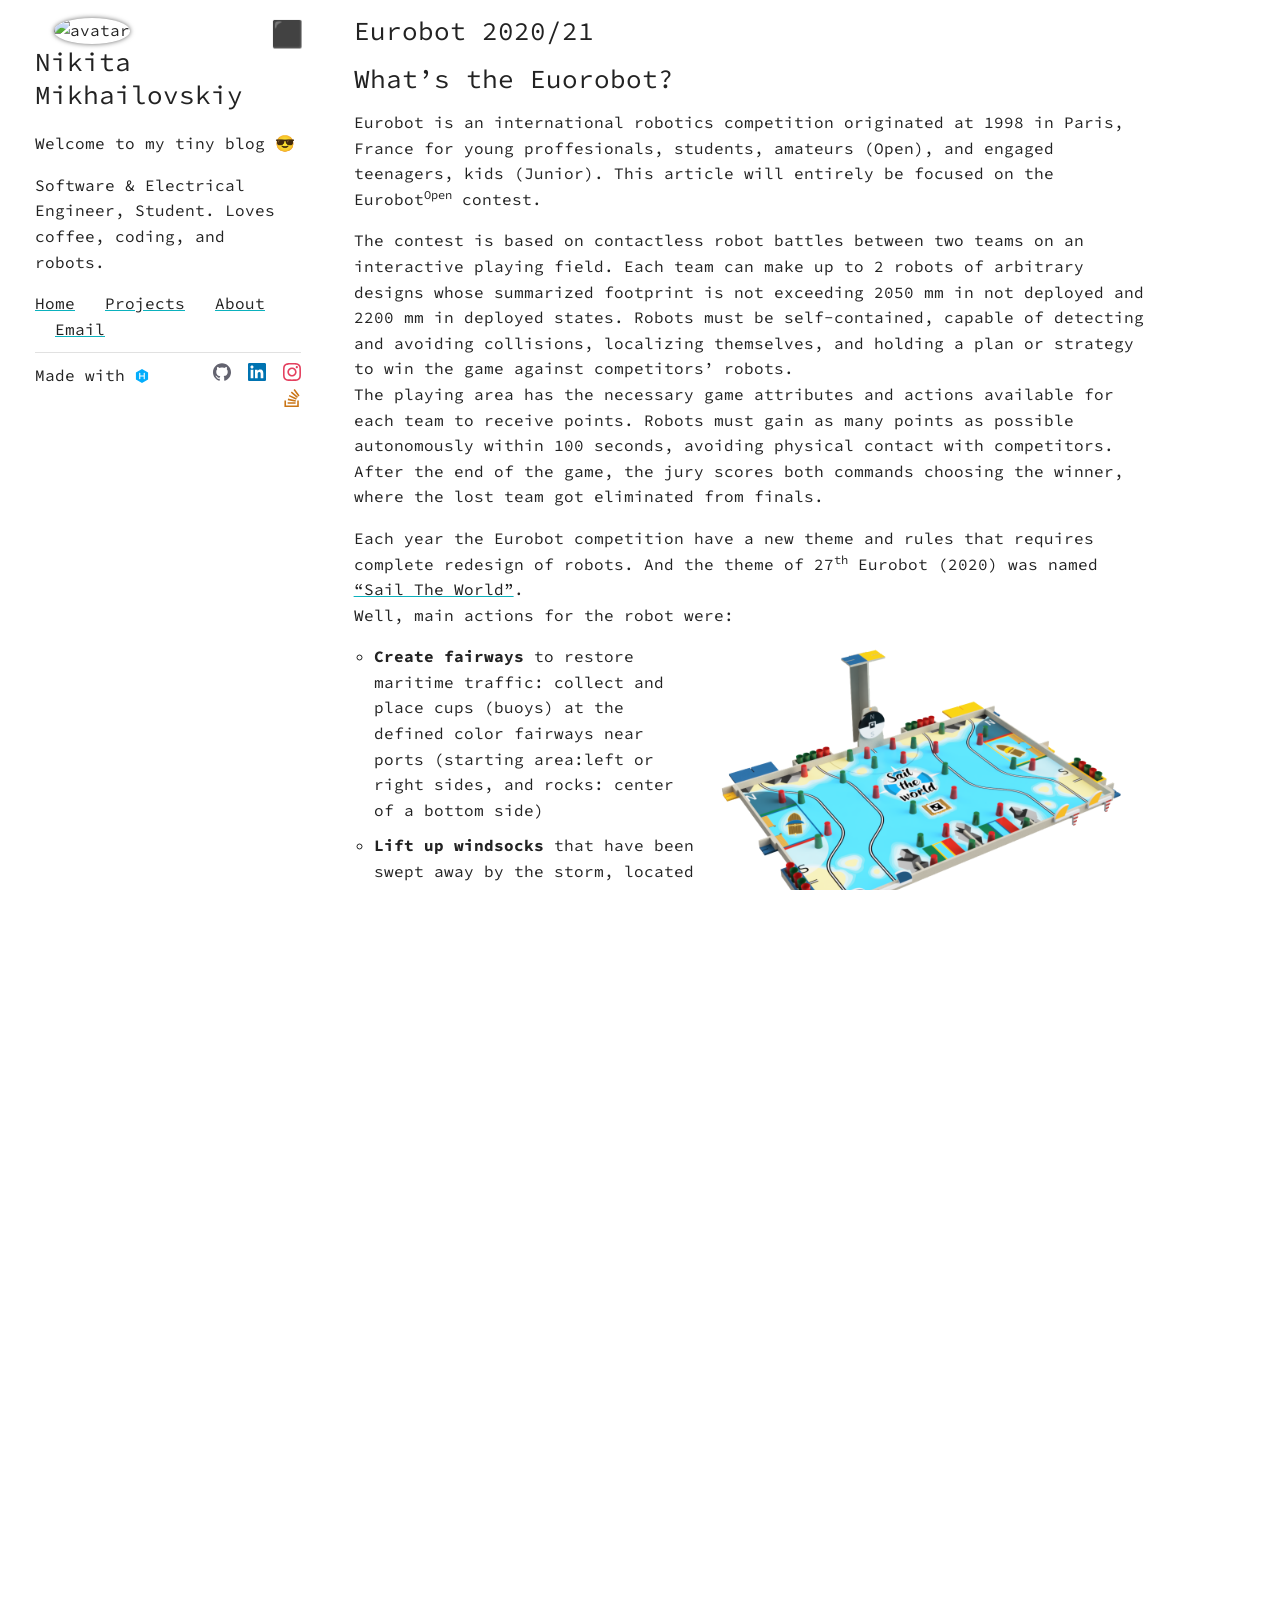
==== projects/eurobot/index.html @ 86a232ac "Site updated: 2025-05-11 20:47:26" ====
<!DOCTYPE html>
<html lang="en">

<head>

  <!-- Minima -->
  <!-- Hexo theme created by @adisaktijrs -->

  <!-- Basic Page Needs
  –––––––––––––––––––––––––––––––––––––––––––––––––– -->
  <meta charset="utf-8">

  
  <title>Eurobot 2020/21 - Nikita Mikhailovskiy</title>
  
  <link rel="canonical" href="https://nikita.mikhailovskih.com/projects/eurobot/">
  
  <meta name="description" content="">
  
  
  <meta name="author" content="Nikita Mikhailovskiy">
  
  <meta property="og:image" content="https://nikita.mikhailovskih.comundefined">
  
  <meta property="og:site_name" content="Nikita Mikhailovskiy" />
  <meta property="og:type" content="article" />
  <meta property="og:title" content="Eurobot 2020/21 - Nikita Mikhailovskiy" />
  
  <meta property="og:description" content="">
  
  <meta property="og:url" content="https://nikita.mikhailovskih.com/projects/eurobot/" />

  <meta name="twitter:card" content="summary_large_image">
  <meta name="twitter:title" content="Eurobot 2020/21 - Nikita Mikhailovskiy">
  
  <meta name="twitter:description" content="">
  
  
  <meta name="twitter:image" content="https://nikita.mikhailovskih.comundefined">
  
  <meta name="twitter:url" content="https://nikita.mikhailovskih.com/projects/eurobot/" />

  <!-- Mobile Specific Metas
  –––––––––––––––––––––––––––––––––––––––––––––––––– -->
  <meta name="viewport" content="width=device-width, initial-scale=1">

  <!-- Preload fonts
  –––––––––––––––––––––––––––––––––––––––––––––––––– -->
  <link rel="preconnect" href="https://fonts.gstatic.com">
  <link href="https://fonts.googleapis.com/css2?family=Source+Code+Pro:ital,wght@0,200;0,300;0,400;0,700;0,900;1,200;1,400;1,700&display=swap" rel="stylesheet">

  <!-- CSS
  –––––––––––––––––––––––––––––––––––––––––––––––––– -->
  
<link rel="stylesheet" href="/css/normalize.css">

  
<link rel="stylesheet" href="/css/skeleton.css">

  
<link rel="stylesheet" href="/css/custom.css">

  
<link rel="stylesheet" href="/css/prism-dark.css">

  
<link rel="stylesheet" href="/css/prism-line-numbers.css">

  <!-- User css -->
  

  <!-- Favicon
  –––––––––––––––––––––––––––––––––––––––––––––––––– -->
  <link rel="icon" type="image/png" href="/images/favicon.png">

  <!-- Custom Theme Color Style
  –––––––––––––––––––––––––––––––––––––––––––––––––– -->
  <style>
  a:not(.icon) {
    text-decoration-color: #0bb1bd;
    background-image: linear-gradient(
      to bottom,
      rgba(0, 0, 0, 0) 50%,
      #0bb1bd 50%
    );
  }
  blockquote {
    border-left: 8px solid #0bb1bd;
  }
  .nanobar .bar {
    background: #0bb1bd;
  }
  .button.button-primary:hover,
  button.button-primary:hover,
  input[type="submit"].button-primary:hover,
  input[type="reset"].button-primary:hover,
  input[type="button"].button-primary:hover,
  .button.button-primary:focus,
  button.button-primary:focus,
  input[type="submit"].button-primary:focus,
  input[type="reset"].button-primary:focus,
  input[type="button"].button-primary:focus {
    background-color: #0bb1bd;
    border-color: #0bb1bd;
  }
  input[type="email"]:focus,
  input[type="number"]:focus,
  input[type="search"]:focus,
  input[type="text"]:focus,
  input[type="tel"]:focus,
  input[type="url"]:focus,
  input[type="password"]:focus,
  textarea:focus,
  select:focus {
    border: 1px solid #0bb1bd;
  }
</style>

  <!-- Google Analytics (With Privacy Settings On)
  –––––––––––––––––––––––––––––––––––––––––––––––––– -->
  

<meta name="generator" content="Hexo 7.3.0"></head>

<body>
  <div class="container">
    <div class="row">
      <div class="three columns left lheader">
        <div style="max-width: 50px; position: absolute; top: 0; right: 30px;">
  <h2 class="mode">
    <div onclick=setDarkMode(true) id="darkBtn">⬛</div>
    <div onclick=setDarkMode(false) id="lightBtn" class=hidden>🔲</div>
    <script >
      if (localStorage.getItem('preferredTheme') == 'dark') {
        setDarkMode(true)
      }
      function setDarkMode(isDark) {
        var darkBtn = document.getElementById('darkBtn')
        var lightBtn = document.getElementById('lightBtn')
        if (isDark) {
          lightBtn.style.display = "block"
          darkBtn.style.display = "none"
          localStorage.setItem('preferredTheme', 'dark');
        } else {
          lightBtn.style.display = "none"
          darkBtn.style.display = "block"
          localStorage.removeItem('preferredTheme');
        }
        document.body.classList.toggle("darkmode");
      }
    </script>
  </h2>
</div>

<div class="row">
  <div class="row avatar">
    <img src="https://nikita.mikhailovskih.com/images/thumbnail.jpg" alt="avatar">
  </div>

  <div class="twelve columns">
    <h2>
      Nikita Mikhailovskiy
    </h2>
  </div>

  <div class="row">
    <div class="column">
      <!-- Main information, edit it on theme/_config.yml -->
      <h2 class="mb-2"></h2>
      <p>Welcome to my tiny blog 😎</p>
      <p>Software &amp; Electrical Engineer, Student. Loves coffee, coding, and robots.</p>
    </div>
  </div>

  <div class="twelve columns">
    <div class="row">
      <div class="twelve columns left">
        <a href="/">Home</a>
        
          
          <a href="/projects" class="ml">Projects</a>
          
        
          
          <a href="/about" class="ml">About</a>
          
        
        
          
            <a href="mailto:nmihaylovskiy@gmail.com" target="_blank" class="ml">Email</a>
          
        
      </div>
    </div>
    <hr style="margin: 1rem 0 1rem 0">
  </div>
</div>

        <div class="row">
  
    <div class="six columns">
      <p id="madewith">Made with
        <a class="footer-link icon" href="https://hexo.io" target="_blank" style="text-decoration: none;" rel="noreferrer" aria-label="Hexo.io">
        <svg class="hexo svg-hov" width="14" role="img" xmlns="http://www.w3.org/2000/svg" viewBox="0 0 24 24"><title>Hexo.js</title><path d="M12 .007L1.57 6.056V18.05L12 23.995l10.43-6.049V5.952L12 .007zm4.798 17.105l-.939.521-.939-.521V12.94H9.08v4.172l-.94.521-.938-.521V6.89l.939-.521.939.521v4.172h5.84V6.89l.94-.521.938.521v10.222z"/></svg>
        </a>
    </div>

    <!-- Sepcial thanks to https://simpleicons.org/ for the icons -->
    <div class="six columns mb-3 posisi" >
      
      <a class="ml-0 footer-link icon" href="https://github.com/CityAplons" target="_blank" style="text-decoration: none" rel="noreferrer" aria-label="GitHub">
        <svg class="github svg-hov" width="18" role="img" viewBox="0 0 24 24" xmlns="http://www.w3.org/2000/svg"><title>GitHub</title><path d="M12 .297c-6.63 0-12 5.373-12 12 0 5.303 3.438 9.8 8.205 11.385.6.113.82-.258.82-.577 0-.285-.01-1.04-.015-2.04-3.338.724-4.042-1.61-4.042-1.61C4.422 18.07 3.633 17.7 3.633 17.7c-1.087-.744.084-.729.084-.729 1.205.084 1.838 1.236 1.838 1.236 1.07 1.835 2.809 1.305 3.495.998.108-.776.417-1.305.76-1.605-2.665-.3-5.466-1.332-5.466-5.93 0-1.31.465-2.38 1.235-3.22-.135-.303-.54-1.523.105-3.176 0 0 1.005-.322 3.3 1.23.96-.267 1.98-.399 3-.405 1.02.006 2.04.138 3 .405 2.28-1.552 3.285-1.23 3.285-1.23.645 1.653.24 2.873.12 3.176.765.84 1.23 1.91 1.23 3.22 0 4.61-2.805 5.625-5.475 5.92.42.36.81 1.096.81 2.22 0 1.606-.015 2.896-.015 3.286 0 .315.21.69.825.57C20.565 22.092 24 17.592 24 12.297c0-6.627-5.373-12-12-12"/></svg>
      </a>
      

      
      <a class="ml-0 footer-link icon" href="https://www.linkedin.com/in/nikita-mikhailovskiy/" target="_blank" style="text-decoration: none" rel="noreferrer" aria-label="LinkedIn">
        <svg class="linkedin svg-hov" width="18" role="img" viewBox="0 0 24 24" xmlns="http://www.w3.org/2000/svg"><title>LinkedIn</title><path d="M20.447 20.452h-3.554v-5.569c0-1.328-.027-3.037-1.852-3.037-1.853 0-2.136 1.445-2.136 2.939v5.667H9.351V9h3.414v1.561h.046c.477-.9 1.637-1.85 3.37-1.85 3.601 0 4.267 2.37 4.267 5.455v6.286zM5.337 7.433c-1.144 0-2.063-.926-2.063-2.065 0-1.138.92-2.063 2.063-2.063 1.14 0 2.064.925 2.064 2.063 0 1.139-.925 2.065-2.064 2.065zm1.782 13.019H3.555V9h3.564v11.452zM22.225 0H1.771C.792 0 0 .774 0 1.729v20.542C0 23.227.792 24 1.771 24h20.451C23.2 24 24 23.227 24 22.271V1.729C24 .774 23.2 0 22.222 0h.003z"/></svg>
      </a>
      

      
      <a class="ml-0 footer-link icon" href="https://www.instagram.com/mcbeer194/" target="_blank" style="text-decoration: none" rel="noreferrer" aria-label="Instagram">
        <svg class="instagram svg-hov" width="18" role="img" viewBox="0 0 24 24" xmlns="http://www.w3.org/2000/svg"><title>Instagram</title><path d="M12 0C8.74 0 8.333.015 7.053.072 5.775.132 4.905.333 4.14.63c-.789.306-1.459.717-2.126 1.384S.935 3.35.63 4.14C.333 4.905.131 5.775.072 7.053.012 8.333 0 8.74 0 12s.015 3.667.072 4.947c.06 1.277.261 2.148.558 2.913.306.788.717 1.459 1.384 2.126.667.666 1.336 1.079 2.126 1.384.766.296 1.636.499 2.913.558C8.333 23.988 8.74 24 12 24s3.667-.015 4.947-.072c1.277-.06 2.148-.262 2.913-.558.788-.306 1.459-.718 2.126-1.384.666-.667 1.079-1.335 1.384-2.126.296-.765.499-1.636.558-2.913.06-1.28.072-1.687.072-4.947s-.015-3.667-.072-4.947c-.06-1.277-.262-2.149-.558-2.913-.306-.789-.718-1.459-1.384-2.126C21.319 1.347 20.651.935 19.86.63c-.765-.297-1.636-.499-2.913-.558C15.667.012 15.26 0 12 0zm0 2.16c3.203 0 3.585.016 4.85.071 1.17.055 1.805.249 2.227.415.562.217.96.477 1.382.896.419.42.679.819.896 1.381.164.422.36 1.057.413 2.227.057 1.266.07 1.646.07 4.85s-.015 3.585-.074 4.85c-.061 1.17-.256 1.805-.421 2.227-.224.562-.479.96-.899 1.382-.419.419-.824.679-1.38.896-.42.164-1.065.36-2.235.413-1.274.057-1.649.07-4.859.07-3.211 0-3.586-.015-4.859-.074-1.171-.061-1.816-.256-2.236-.421-.569-.224-.96-.479-1.379-.899-.421-.419-.69-.824-.9-1.38-.165-.42-.359-1.065-.42-2.235-.045-1.26-.061-1.649-.061-4.844 0-3.196.016-3.586.061-4.861.061-1.17.255-1.814.42-2.234.21-.57.479-.96.9-1.381.419-.419.81-.689 1.379-.898.42-.166 1.051-.361 2.221-.421 1.275-.045 1.65-.06 4.859-.06l.045.03zm0 3.678c-3.405 0-6.162 2.76-6.162 6.162 0 3.405 2.76 6.162 6.162 6.162 3.405 0 6.162-2.76 6.162-6.162 0-3.405-2.76-6.162-6.162-6.162zM12 16c-2.21 0-4-1.79-4-4s1.79-4 4-4 4 1.79 4 4-1.79 4-4 4zm7.846-10.405c0 .795-.646 1.44-1.44 1.44-.795 0-1.44-.646-1.44-1.44 0-.794.646-1.439 1.44-1.439.793-.001 1.44.645 1.44 1.439z"/></svg>
      </a>
      

      
      <a class="ml-0 footer-link icon" href="https://stackoverflow.com/story/nikita.mikhailovskiy" target="_blank" style="text-decoration: none" rel="noreferrer" aria-label="StackOverflow">
        <svg class="stackoverflow svh-hov" width="18" role="img" viewBox="0 0 24 24" xmlns="http://www.w3.org/2000/svg"><title>Stack Overflow</title><path d="M15.725 0l-1.72 1.277 6.39 8.588 1.716-1.277L15.725 0zm-3.94 3.418l-1.369 1.644 8.225 6.85 1.369-1.644-8.225-6.85zm-3.15 4.465l-.905 1.94 9.702 4.517.904-1.94-9.701-4.517zm-1.85 4.86l-.44 2.093 10.473 2.201.44-2.092-10.473-2.203zM1.89 15.47V24h19.19v-8.53h-2.133v6.397H4.021v-6.396H1.89zm4.265 2.133v2.13h10.66v-2.13H6.154Z"/></svg>
      </a>
      

    </div>
  
</div>

      </div>
      <div class="trans eight columns left offset-by-half">
          <h2>Eurobot 2020/21</h2>

  <h2 id="What’s-the-Euorobot"><a href="#What’s-the-Euorobot" class="headerlink" title="What’s the Euorobot?"></a>What’s the Euorobot?</h2><p>Eurobot is an international robotics competition originated at 1998 in Paris, France for young proffesionals, students, amateurs (Open), and engaged teenagers, kids (Junior). This article will entirely be focused on the Eurobot<sup>Open</sup> contest.</p>
<p>The contest is based on contactless robot battles between two teams on an interactive playing field. Each team can make up to 2 robots of arbitrary designs whose summarized footprint is not exceeding 2050 mm in not deployed and 2200 mm in deployed states. Robots must be self-contained, capable of detecting and avoiding collisions, localizing themselves, and holding a plan or strategy to win the game against competitors’ robots.<br>The playing area has the necessary game attributes and actions available for each team to receive points. Robots must gain as many points as possible autonomously within 100 seconds, avoiding physical contact with competitors. After the end of the game, the jury scores both commands choosing the winner, where the lost team got eliminated from finals.</p>
<p>Each year the Eurobot competition have a new theme and rules that requires complete redesign of robots. And the theme of 27<sup>th</sup> Eurobot (2020) was named <a target="_blank" rel="noopener" href="https://drive.google.com/file/d/1KmdNYMLWmWPw3MCbYCO8MAS3TgRQrl05/view?usp=sharing">“Sail The World”</a>.<br>Well, main actions for the robot were:</p>
<img src="assets/area.png" width=450px style="float:right;box-shadow:none;" title="Eurobot 2020 Playing Area" />

<ul>
<li><strong>Create fairways</strong> to restore maritime traffic: collect and place cups (buoys) at the defined color fairways near ports (starting area:left or right sides, and rocks: center of a bottom side)</li>
<li><strong>Lift up windsocks</strong> that have been swept away by the storm, located at bottom side, outside the playing field.</li>
<li><strong>Switch on the lighthouse</strong> to navigate lost boats, where lighthouse are made by each team, and robots shoud physically turn them on.</li>
<li><strong>Anchor</strong> robots at the end of game at predefined on the start north or south mooring zones.</li>
<li><strong>Hoist robot’s flags</strong> after anchoring.</li>
<li><strong>Estimate our performance</strong> by scoring robots ourselves, and collect additional points for a predicted result.</li>
</ul>
<p>The simplified version of action scorings you may find <a href="assets/short_rules.pdf">here</a>.</p>
<h2 id="Meet-the-team"><a href="#Meet-the-team" class="headerlink" title="Meet the team"></a>Meet the team</h2><h2 id="Contribution"><a href="#Contribution" class="headerlink" title="Contribution"></a>Contribution</h2><h3 id="Electronics"><a href="#Electronics" class="headerlink" title="Electronics"></a>Electronics</h3><h3 id="Simulation"><a href="#Simulation" class="headerlink" title="Simulation"></a>Simulation</h3><h3 id="Mentorship"><a href="#Mentorship" class="headerlink" title="Mentorship"></a>Mentorship</h3><h2 id="Results"><a href="#Results" class="headerlink" title="Results"></a>Results</h2><p>If you want to read more about our mechanics and high-level control solutions, there is an incomplete draft <a target="_blank" rel="noopener" href="https://drive.google.com/file/d/19JdHc74AwTn7QN7ouG2bPraD8G8Kvv00/view?usp=sharing">here</a>. Disclaimer: This article is stale and has an enormous amount of mistakes.</p>
<h2 id="References-and-Additional-links"><a href="#References-and-Additional-links" class="headerlink" title="References and Additional links"></a>References and Additional links</h2><ul>
<li>Eurobot:<br>  <a target="_blank" rel="noopener" href="https://www.eurobot.org/">Official website</a><br>  <a target="_blank" rel="noopener" href="https://www.skoltech.ru/en/?s=eurobot">Skoltech news about Eurobot</a></li>
<li>Reset robot controller:<br>  <a target="_blank" rel="noopener" href="https://github.com/CityAplons/eurobot2020">Firmware STM32F4</a><br>  <a target="_blank" rel="noopener" href="https://github.com/CityAplons/stm32f0_eurobot">Firmware STM32F0</a><br>  <a href="assets/ibom.html">PCB iBOM</a><br>  <a href="assets/procurement.html">PCB Components</a></li>
</ul>


      </div>
    </div>

  </div>
  <script src="/js/nanobar.min.js"></script>
  <script>
    var options = {
      classname: 'nanobar',
      id: 'myNanobar'
    };
    var nanobar = new Nanobar(options);
    nanobar.go(30);
    nanobar.go(76);
    nanobar.go(100);
  </script>

</body>

</html>
---- css/skeleton.css ----
/*
* Skeleton V2.0.4
* Copyright 2014, Dave Gamache
* www.getskeleton.com
* Free to use under the MIT license.
* http://www.opensource.org/licenses/mit-license.php
* 12/29/2014
*/
/* Table of contents
––––––––––––––––––––––––––––––––––––––––––––––––––
- Grid
- Base Styles
- Typography
- Links
- Buttons
- Forms
- Lists
- Code
- Tables
- Spacing
- Utilities
- Clearing
- Media Queries
*/
/* Grid
–––––––––––––––––––––––––––––––––––––––––––––––––– */
.container {
  position: relative;
  width: 100%;
  max-width: 1440px;
  margin: 0 auto;
  padding: 0 20px;
  box-sizing: border-box;
}

.column,
.columns {
  width: 100%;
  float: left;
  box-sizing: border-box;
}

.avatar img {
  margin-left: 7%;
  width: 200px;
  border-radius: 50%;
}

.avatar {
  width: 100%;
  align-content: center;
  display: none;
}

/* For devices larger than 550px */
@media (min-width: 950px) {
  .avatar {
    display: block;
  }
  .lheader {
    position: sticky;
    top:3px;
  }
  .column,
  .columns {
    margin-left: 4%;
  }

  .column:first-child,
  .columns:first-child {
    margin-left: 0;
  }

  .one.column,
  .one.columns {
    width: 4.66666666667%;
  }

  .two.columns {
    width: 13.3333333333%;
  }

  .three.columns {
    width: 22%;
  }

  .four.columns {
    width: 30.6666666667%;
  }

  .five.columns {
    width: 39.3333333333%;
  }

  .six.columns {
    width: 48%;
  }

  .seven.columns {
    width: 56.6666666667%;
  }

  .eight.columns {
    width: 65.3333333333%;
  }

  .nine.columns {
    width: 74.0%;
  }

  .ten.columns {
    width: 82.6666666667%;
  }

  .eleven.columns {
    width: 91.3333333333%;
  }

  .twelve.columns {
    width: 100%;
    margin-left: 0;
  }

  .one-third.column {
    width: 30.6666666667%;
  }

  .two-thirds.column {
    width: 65.3333333333%;
  }

  .one-half.column {
    width: 48%;
  }

  /* Offsets */
  .offset-by-half.column,
  .offset-by-half.columns {
    margin-left: 4.33333%;
  }

  .offset-by-one.column,
  .offset-by-one.columns {
    margin-left: 8.66666666667%;
  }

  .offset-by-two.column,
  .offset-by-two.columns {
    margin-left: 17.3333333333%;
  }

  .offset-by-three.column,
  .offset-by-three.columns {
    margin-left: 26%;
  }

  .offset-by-four.column,
  .offset-by-four.columns {
    margin-left: 34.6666666667%;
  }

  .offset-by-five.column,
  .offset-by-five.columns {
    margin-left: 43.3333333333%;
  }

  .offset-by-six.column,
  .offset-by-six.columns {
    margin-left: 52%;
  }

  .offset-by-seven.column,
  .offset-by-seven.columns {
    margin-left: 60.6666666667%;
  }

  .offset-by-eight.column,
  .offset-by-eight.columns {
    margin-left: 69.3333333333%;
  }

  .offset-by-nine.column,
  .offset-by-nine.columns {
    margin-left: 78.0%;
  }

  .offset-by-ten.column,
  .offset-by-ten.columns {
    margin-left: 86.6666666667%;
  }

  .offset-by-eleven.column,
  .offset-by-eleven.columns {
    margin-left: 95.3333333333%;
  }

  .offset-by-one-third.column,
  .offset-by-one-third.columns {
    margin-left: 34.6666666667%;
  }

  .offset-by-two-thirds.column,
  .offset-by-two-thirds.columns {
    margin-left: 69.3333333333%;
  }

  .offset-by-one-half.column,
  .offset-by-one-half.columns {
    margin-left: 52%;
  }
}

/* Base Styles
–––––––––––––––––––––––––––––––––––––––––––––––––– */
/* NOTE
html is set to 62.5% so that all the REM measurements throughout Skeleton
are based on 10px sizing. So basically 1.5rem = 15px :) */
html {
  font-size: 62.5%;
}

body {
  font-size: 1.6em;
  /* currently ems cause chrome bug misinterpreting rems on body element */
  line-height: 1.6;
  font-weight: 400;
  font-family: 'Source Code Pro', monospace;
  color: #222;
}

/* Typography
–––––––––––––––––––––––––––––––––––––––––––––––––– */
h1, h2, h3, h4, h5, h6 {
  margin-top: 0;
  margin-bottom: 1.5rem;
  font-family: 'Source Code Pro', monospace;
  font-weight: 400;
}

h1 {
  font-size: 3.4rem;
  line-height: 1.2;
}

h2 {
  font-size: 2.6rem;
  line-height: 1.25;
}

h3 {
  font-size: 2.0rem;
  line-height: 1.3;
}

h4 {
  font-size: 1.6rem;
  line-height: 1.35;
}

h5 {
  font-size: 1.4rem;
  line-height: 1.5;
}

h6 {
  font-size: 1.2rem;
  line-height: 1.6;
  letter-spacing: 0;
}

/* Larger than phablet */
/* @media (min-width: 550px) {
  h1 {
    font-size: 5.0rem;
  }

  h2 {
    font-size: 4.2rem;
  }

  h3 {
    font-size: 3.6rem;
  }

  h4 {
    font-size: 3.0rem;
  }

  h5 {
    font-size: 2.4rem;
  }

  h6 {
    font-size: 1.8rem;
  }
} */

p {
  margin-top: 0;
}

/* Links
–––––––––––––––––––––––––––––––––––––––––––––––––– */
a:not(.icon) {
  color: inherit;
  background-size: 100% 200%;
  transition:
    background-position .2s ease-in-out
}

a:hover:not(.icon),
a:focus:not(.icon) {
  background-position: 0 100%;
  color: #fff;
}

/* a:hover {
  background-color: #0FA0CE;
  transition: to top 200ms ease-out;

}

.link {
  text-decoration: none;
  color: inherit;
  position: relative;
}

.link:hover {
  color: inherit;
}

.link:after {
  content: "";
  position: absolute;
  z-index: -1;
  top: 80%;
  left: -0.1em;
  right: -0.1em;
  bottom: 0;
  transition: top 200ms cubic-bezier(0, .8, .13, 1);
  background-color: #0FA0CE;
}

.link:hover:after {
  top: 0%;
} */

/* Buttons
–––––––––––––––––––––––––––––––––––––––––––––––––– */
.button,
button,
input[type="submit"],
input[type="reset"],
input[type="button"] {
  display: inline-block;
  height: 38px;
  padding: 0 30px;
  color: #555;
  text-align: center;
  font-size: 11px;
  font-weight: 600;
  line-height: 38px;
  letter-spacing: .1rem;
  text-transform: uppercase;
  text-decoration: none;
  white-space: nowrap;
  background-color: transparent;
  border-radius: 4px;
  border: 1px solid #bbb;
  cursor: pointer;
  box-sizing: border-box;
}

.button:hover,
button:hover,
input[type="submit"]:hover,
input[type="reset"]:hover,
input[type="button"]:hover,
.button:focus,
button:focus,
input[type="submit"]:focus,
input[type="reset"]:focus,
input[type="button"]:focus {
  color: #333;
  border-color: #888;
  outline: 0;
}

.button.button-primary,
button.button-primary,
input[type="submit"].button-primary,
input[type="reset"].button-primary,
input[type="button"].button-primary {
  color: #FFF;
  background-color: #333;
  border-color: #333;
}

.button.button-primary:hover,
button.button-primary:hover,
input[type="submit"].button-primary:hover,
input[type="reset"].button-primary:hover,
input[type="button"].button-primary:hover,
.button.button-primary:focus,
button.button-primary:focus,
input[type="submit"].button-primary:focus,
input[type="reset"].button-primary:focus,
input[type="button"].button-primary:focus {
  color: #FFF;
}

/* Forms
–––––––––––––––––––––––––––––––––––––––––––––––––– */
input[type="email"],
input[type="number"],
input[type="search"],
input[type="text"],
input[type="tel"],
input[type="url"],
input[type="password"],
textarea,
select {
  height: 38px;
  padding: 6px 10px;
  /* The 6px vertically centers text on FF, ignored by Webkit */
  background-color: #fff;
  border: 1px solid #D1D1D1;
  border-radius: 4px;
  box-shadow: none;
  box-sizing: border-box;
}

/* Removes awkward default styles on some inputs for iOS */
input[type="email"],
input[type="number"],
input[type="search"],
input[type="text"],
input[type="tel"],
input[type="url"],
input[type="password"],
textarea {
  -webkit-appearance: none;
  -moz-appearance: none;
  appearance: none;
}

textarea {
  min-height: 65px;
  padding-top: 6px;
  padding-bottom: 6px;
}

input[type="email"]:focus,
input[type="number"]:focus,
input[type="search"]:focus,
input[type="text"]:focus,
input[type="tel"]:focus,
input[type="url"]:focus,
input[type="password"]:focus,
textarea:focus,
select:focus {
  outline: 0;
}

label,
legend {
  display: block;
  margin-bottom: .5rem;
  font-weight: 600;
}

fieldset {
  padding: 0;
  border-width: 0;
}

input[type="checkbox"],
input[type="radio"] {
  display: inline;
}

label>.label-body {
  display: inline-block;
  margin-left: .5rem;
  font-weight: normal;
}

/* Lists
–––––––––––––––––––––––––––––––––––––––––––––––––– */
ul {
  list-style: circle outside;
  margin-left: 2rem;
}

ol {
  list-style: decimal outside;
  margin-left: 2rem;
}

ol, ul {
  padding-left: 0;
  margin-top: 0;
}

ul ul,
ul ol,
ol ol,
ol ul {
  margin: 1.5rem 0 1.5rem 3rem;
  font-size: 90%;
}

li {
  margin-bottom: 1rem;
}

/* Code
–––––––––––––––––––––––––––––––––––––––––––––––––– */
/* code {
  padding: .2rem .5rem;
  margin: 0 .2rem;
  font-size: 90%;
  white-space: nowrap;
  background: #F1F1F1;
  border: 1px solid #E1E1E1;
  border-radius: 4px;
}

pre>code {
  display: block;
  padding: 1rem 1.5rem;
  white-space: pre;
} */
/* Tables
–––––––––––––––––––––––––––––––––––––––––––––––––– */
th,
td {
  padding: 12px 15px;
  text-align: left;
  border-bottom: 1px solid #E1E1E1;
}

th:first-child,
td:first-child {
  padding-left: 0;
}

th:last-child,
td:last-child {
  padding-right: 0;
}

/* Spacing
–––––––––––––––––––––––––––––––––––––––––––––––––– */
button,
.button {
  margin-bottom: 1rem;
}

input,
textarea,
select,
fieldset {
  margin-bottom: 1.5rem;
}

/* pre,
blockquote,
dl,
figure,
table,
p,
ul,
ol,
form {
  margin-bottom: 2.5rem;
} */

/* Utilities
–––––––––––––––––––––––––––––––––––––––––––––––––– */
.u-full-width {
  width: 100%;
  box-sizing: border-box;
}

.u-max-full-width {
  max-width: 100%;
  box-sizing: border-box;
}

.u-pull-right {
  float: right;
}

.u-pull-left {
  float: left;
}

/* Misc
–––––––––––––––––––––––––––––––––––––––––––––––––– */
hr {
  margin-top: 3rem;
  margin-bottom: 3.5rem;
  border-width: 0;
  border-top: 1px solid #E1E1E1;
}

/* Clearing
–––––––––––––––––––––––––––––––––––––––––––––––––– */
/* Self Clearing Goodness */
.container:after,
.row:after,
.u-cf {
  content: "";
  display: table;
  clear: both;
}

/* Media Queries
–––––––––––––––––––––––––––––––––––––––––––––––––– */
/*
Note: The best way to structure the use of media queries is to create the queries
near the relevant code. For example, if you wanted to change the styles for buttons
on small devices, paste the mobile query code up in the buttons section and style it
there.
*/
/* Larger than mobile */
@media (min-width: 400px) {}

/* Larger than phablet (also point when grid becomes active) */
@media (min-width: 550px) {}

/* Larger than tablet */
@media (min-width: 750px) {}

/* Larger than desktop */
@media (min-width: 1000px) {}

/* Larger than Desktop HD */
@media (min-width: 1200px) {}
---- css/custom.css ----
/* dm-serif-display-regular - latin */
@font-face {
  font-family: 'DM Serif Display';
  font-style: normal;
  font-weight: 400;
  src: url('../fonts/dm-serif-display-v4-latin-regular.eot'); /* IE9 Compat Modes */
  src: local('DM Serif Display Regular'), local('DMSerifDisplay-Regular'),
       url('../fonts/dm-serif-display-v4-latin-regular.eot?#iefix') format('embedded-opentype'), /* IE6-IE8 */
       url('../fonts/dm-serif-display-v4-latin-regular.woff2') format('woff2'), /* Super Modern Browsers */
       url('../fonts/dm-serif-display-v4-latin-regular.woff') format('woff'), /* Modern Browsers */
       url('../fonts/dm-serif-display-v4-latin-regular.ttf') format('truetype'), /* Safari, Android, iOS */
       url('../fonts/dm-serif-display-v4-latin-regular.svg#DMSerifDisplay') format('svg'); /* Legacy iOS */

  font-display: swap; /* Add font-display */
}

/* inter-regular - latin */
@font-face {
  font-family: 'Inter';
  font-style: normal;
  font-weight: 400;
  src: url('../fonts/inter-v2-latin-regular.eot'); /* IE9 Compat Modes */
  src: local(''),
       url('../fonts/inter-v2-latin-regular.eot?#iefix') format('embedded-opentype'), /* IE6-IE8 */
       url('../fonts/inter-v2-latin-regular.woff2') format('woff2'), /* Super Modern Browsers */
       url('../fonts/inter-v2-latin-regular.woff') format('woff'), /* Modern Browsers */
       url('../fonts/inter-v2-latin-regular.ttf') format('truetype'), /* Safari, Android, iOS */
       url('../fonts/inter-v2-latin-regular.svg#Inter') format('svg'); /* Legacy iOS */

  font-display: swap; /* Add font-display */
}

html {
  overflow: auto;
}

img {
  max-width: 100%;
  -webkit-box-shadow: 0 0 5px rgba(0, 0, 0, 0.6);
  -moz-box-shadow: 0 0 5px rgba(0, 0, 0, 0.6);
  box-shadow: 0 0 5px rgba(0, 0, 0, 0.6);
  margin-bottom: 1%;
}

@media (min-width: 550px) {
  /*
  Side by side gallery
  use with </> alignment
  e.g.
  [_gallery >](imgages/test.jpg)
  */
  img[alt~="_gallery"] {
    max-width: 49.5%;
  }

  /* Aligned to the right */
  img[alt$=">"] {
    float: right;
  }

  /* Aligned to the left */
  img[alt$="<"] {
    float: left;
  }

  /* Centered image */
  img[alt$="><"] {
    display: block;
    margin: auto;
    float: none !important;
  }
}

.center {
  text-align: center;
}

.left {
  margin-left: 0;
}

.lit {
  font-size: 1.5rem;
  font-weight: 300;
}

.little-svg {
  fill: #fff;
}

.ml-0 {
  margin-left: 0.7rem;
}

.ml {
  margin-left: 2rem;
}

.ml-1 {
  margin-left: 5rem;
}

.bottom {
  margin-block-start: 0px;
  margin-block-end: 0px;
  margin-bottom: 0px;
}

.mb-1 {
  margin-bottom: 0px;
}

.mb-2 {
  margin-bottom: 5px;
}

.mb-3 {
  margin-bottom: 20px;
}

.mr {
  margin-right: 32px;
}

.mt-0 {
  margin-top: 0px;
}

.mt-2 {
  margin-top: 3rem;
}

.mt-3 {
  margin-top: 4rem;
}

.mx-auto {
  margin: auto;
}

.mode {
  position: absolute;
  display: block;
  cursor: pointer;
  -webkit-touch-callout: none; /* iOS Safari */
    -webkit-user-select: none; /* Safari */
     -khtml-user-select: none; /* Konqueror HTML */
       -moz-user-select: none; /* Old versions of Firefox */
        -ms-user-select: none; /* Internet Explorer/Edge */
            user-select: none; /* Non-prefixed version, currently
                                  supported by Chrome, Edge, Opera and Firefox */
}

.text-center {
  text-align: center;
}

.text-right {
  text-align: right;
}

.tag-link {
  margin-right: 10px;
}

.about {
  width: 150px;
  height: 150px;
  border-radius: 50%;
}

li p code {
  background-color: rgb(230, 230, 230);
  border-radius: 5px;
  padding: 0px 2px;
  font-size: 85%;
}

body.darkmode li p code {
  background-color: rgb(65, 65, 65);
}

/* blockquote */
blockquote {
  font-family: 'Inter';
  background-color: rgba(148, 148, 149, 0.08) ;
  margin: 1.5em 0px;
  padding: 1.1em 20px 1px 20px;
  font-style: italic;
}

blockquote footer {
  font-family: 'Inter';
  font-size: 16px;
  padding-bottom: 10px;
  margin-top: -10px;
}

blockquote footer cite:before {
  content: "—";
  padding: 0 0.5em;
}

/* Scroll bar */
::-webkit-scrollbar {
  width: 8px;
  height: 8px;
}

::-webkit-scrollbar-thumb {
  background: rgb(128 128 128 / 70%);
}
::-webkit-scrollbar-thumb:window-inactive {
  background: rgb(128 128 128 / 20%);
}

::-webkit-scrollbar-thumb:active {
  background-color: rgb(128 128 128 / 100%);
}

/* Footer */
a.footer-link:hover,
a.footer-link:focus {
  cursor: pointer;
}

.svg-hov {
  transition: all .2s ease-in-out;
}
.svg-hov:hover {
  transform: translateY(-3px);
  transition: all .2s ease-in-out;

}

.hexo {
  fill: #03adfc;
  vertical-align: middle;
  padding-bottom: 4px;
}

.github {
  fill: #63636F;
}
.linkedin {
  fill: #0073b1;
}
.twitter {
  fill: #1DA1F2;
}
.instagram {
  fill: #E4405F
}
.stackoverflow {
  fill: #ca7516;
}
.nanobar {
  left: 0;
}

body {
  position: absolute;
  top: 10px;
  left: 10px;
  bottom: 10px;
  right: 10px;
  padding: 5px;
  overflow-y: scroll;
  overflow-x: hidden;
  transition: all 0.3s ease-in-out;
}

body.darkmode {
  background: rgb(34, 34, 38);
  color: rgb(230, 230, 230);
}

.trans {
  animation: transitionPlay 0.7s;
}

@keyframes transitionPlay {
  from {
    opacity: 0;
    transform: translateY(20px);
  }

  to {
    opacity: 1;
    transform: none;
  }
}

.hidden {
  display: none;
}

#comments {
  text-align: center;
}

#madewith {
  text-align: center;
}

.posisi {
  text-align: center;
}

@media (min-width: 550px) {
  .posisi {
    text-align: right;
  }

  #comments {
    text-align: left;
  }

  #madewith {
    text-align: left;
  }

}
---- css/prism-dark.css ----
/* https://github.com/PrismJS/prism-themes/blob/master/themes/prism-vsc-dark-plus.css */
pre[class*="language-"],
code[class*="language-"] {
  color: #d4d4d4;
  font-size: 13px;
  text-shadow: none;
  font-family: Menlo, Monaco, Consolas, "Andale Mono", "Ubuntu Mono",
    "Courier New", monospace;
  direction: ltr;
  text-align: left;
  white-space: pre;
  word-spacing: normal;
  word-break: normal;
  line-height: 1.5;
  -moz-tab-size: 4;
  -o-tab-size: 4;
  tab-size: 4;
  -webkit-hyphens: none;
  -moz-hyphens: none;
  -ms-hyphens: none;
  hyphens: none;
}

pre[class*="language-"]::selection,
code[class*="language-"]::selection,
pre[class*="language-"] *::selection,
code[class*="language-"] *::selection {
  text-shadow: none;
  background: #75a7ca;
}

@media print {
  pre[class*="language-"],
  code[class*="language-"] {
    text-shadow: none;
  }
}

pre[class*="language-"] {
  padding: 1em;
  margin: 0.5em 0;
  overflow: auto;
  background: #292929;
}

:not(pre) > code[class*="language-"] {
  padding: 0.1em 0.3em;
  border-radius: 0.3em;
  color: #db4c69;
  background: #f9f2f4;
}
/*********************************************************
* Tokens
*/
.namespace {
  opacity: 0.7;
}

.token.doctype .token.doctype-tag {
  color: #569cd6;
}

.token.doctype .token.name {
  color: #9cdcfe;
}

.token.comment,
.token.prolog {
  color: #6a9955;
}

.token.punctuation,
.language-html .language-css .token.punctuation,
.language-html .language-javascript .token.punctuation {
  color: #d4d4d4;
}

.token.property,
.token.tag,
.token.boolean,
.token.number,
.token.constant,
.token.symbol,
.token.inserted,
.token.unit {
  color: #b5cea8;
}

.token.selector,
.token.attr-name,
.token.string,
.token.char,
.token.builtin,
.token.deleted {
  color: #ce9178;
}

.language-css .token.string.url {
  text-decoration: underline;
}

.token.operator,
.token.entity {
  color: #d4d4d4;
}

.token.operator.arrow {
  color: #569cd6;
}

.token.atrule {
  color: #ce9178;
}

.token.atrule .token.rule {
  color: #c586c0;
}

.token.atrule .token.url {
  color: #9cdcfe;
}

.token.atrule .token.url .token.function {
  color: #dcdcaa;
}

.token.atrule .token.url .token.punctuation {
  color: #d4d4d4;
}

.token.keyword {
  color: #569cd6;
}

.token.keyword.module,
.token.keyword.control-flow {
  color: #c586c0;
}

.token.function,
.token.function .token.maybe-class-name {
  color: #dcdcaa;
}

.token.regex {
  color: #d16969;
}

.token.important {
  color: #569cd6;
}

.token.italic {
  font-style: italic;
}

.token.constant {
  color: #9cdcfe;
}

.token.class-name,
.token.maybe-class-name {
  color: #4ec9b0;
}

.token.console {
  color: #9cdcfe;
}

.token.parameter {
  color: #9cdcfe;
}

.token.interpolation {
  color: #9cdcfe;
}

.token.punctuation.interpolation-punctuation {
  color: #569cd6;
}

.token.boolean {
  color: #569cd6;
}

.token.property,
.token.variable,
.token.imports .token.maybe-class-name,
.token.exports .token.maybe-class-name {
  color: #9cdcfe;
}

.token.selector {
  color: #d7ba7d;
}

.token.escape {
  color: #d7ba7d;
}

.token.tag {
  color: #569cd6;
}

.token.tag .token.punctuation {
  color: #808080;
}

.token.cdata {
  color: #808080;
}

.token.attr-name {
  color: #9cdcfe;
}

.token.attr-value,
.token.attr-value .token.punctuation {
  color: #ce9178;
}

.token.attr-value .token.punctuation.attr-equals {
  color: #d4d4d4;
}

.token.entity {
  color: #569cd6;
}

.token.namespace {
  color: #4ec9b0;
}
/*********************************************************
* Language Specific
*/

pre[class*="language-javascript"],
code[class*="language-javascript"],
pre[class*="language-jsx"],
code[class*="language-jsx"],
pre[class*="language-typescript"],
code[class*="language-typescript"],
pre[class*="language-tsx"],
code[class*="language-tsx"] {
  color: #9cdcfe;
}

pre[class*="language-css"],
code[class*="language-css"] {
  color: #ce9178;
}

pre[class*="language-html"],
code[class*="language-html"] {
  color: #d4d4d4;
}

.language-regex .token.anchor {
  color: #dcdcaa;
}

.language-html .token.punctuation {
  color: #808080;
}
/*********************************************************
* Line highlighting
*/
pre[data-line] {
  position: relative;
}

pre[class*="language-"] > code[class*="language-"] {
  position: relative;
  z-index: 1;
}

.line-highlight {
  position: absolute;
  left: 0;
  right: 0;
  padding: inherit 0;
  margin-top: 1em;
  background: #f7ebc6;
  box-shadow: inset 5px 0 0 #f7d87c;
  z-index: 0;
  pointer-events: none;
  line-height: inherit;
  white-space: pre;
}
---- css/prism-line-numbers.css ----
pre[class*="language-"].line-numbers {
  position: relative;
  padding-left: 3em;
  counter-reset: linenumber;
}

pre[class*="language-"].line-numbers > code {
  position: relative;
  white-space: inherit;
}

.line-numbers .line-numbers-rows {
  position: absolute;
  pointer-events: none;
  top: 0;
  font-size: 100%;
  left: -3.8em;
  width: 3em; /* works for line-numbers below 1000 lines */
  letter-spacing: -1px;
  border-right: 1px solid #999;

  -webkit-user-select: none;
  -moz-user-select: none;
  -ms-user-select: none;
  user-select: none;
}

.line-numbers-rows > span {
  display: block;
  counter-increment: linenumber;
}

.line-numbers-rows > span:before {
  content: counter(linenumber);
  color: #999;
  display: block;
  padding-right: 0.8em;
  text-align: right;
}
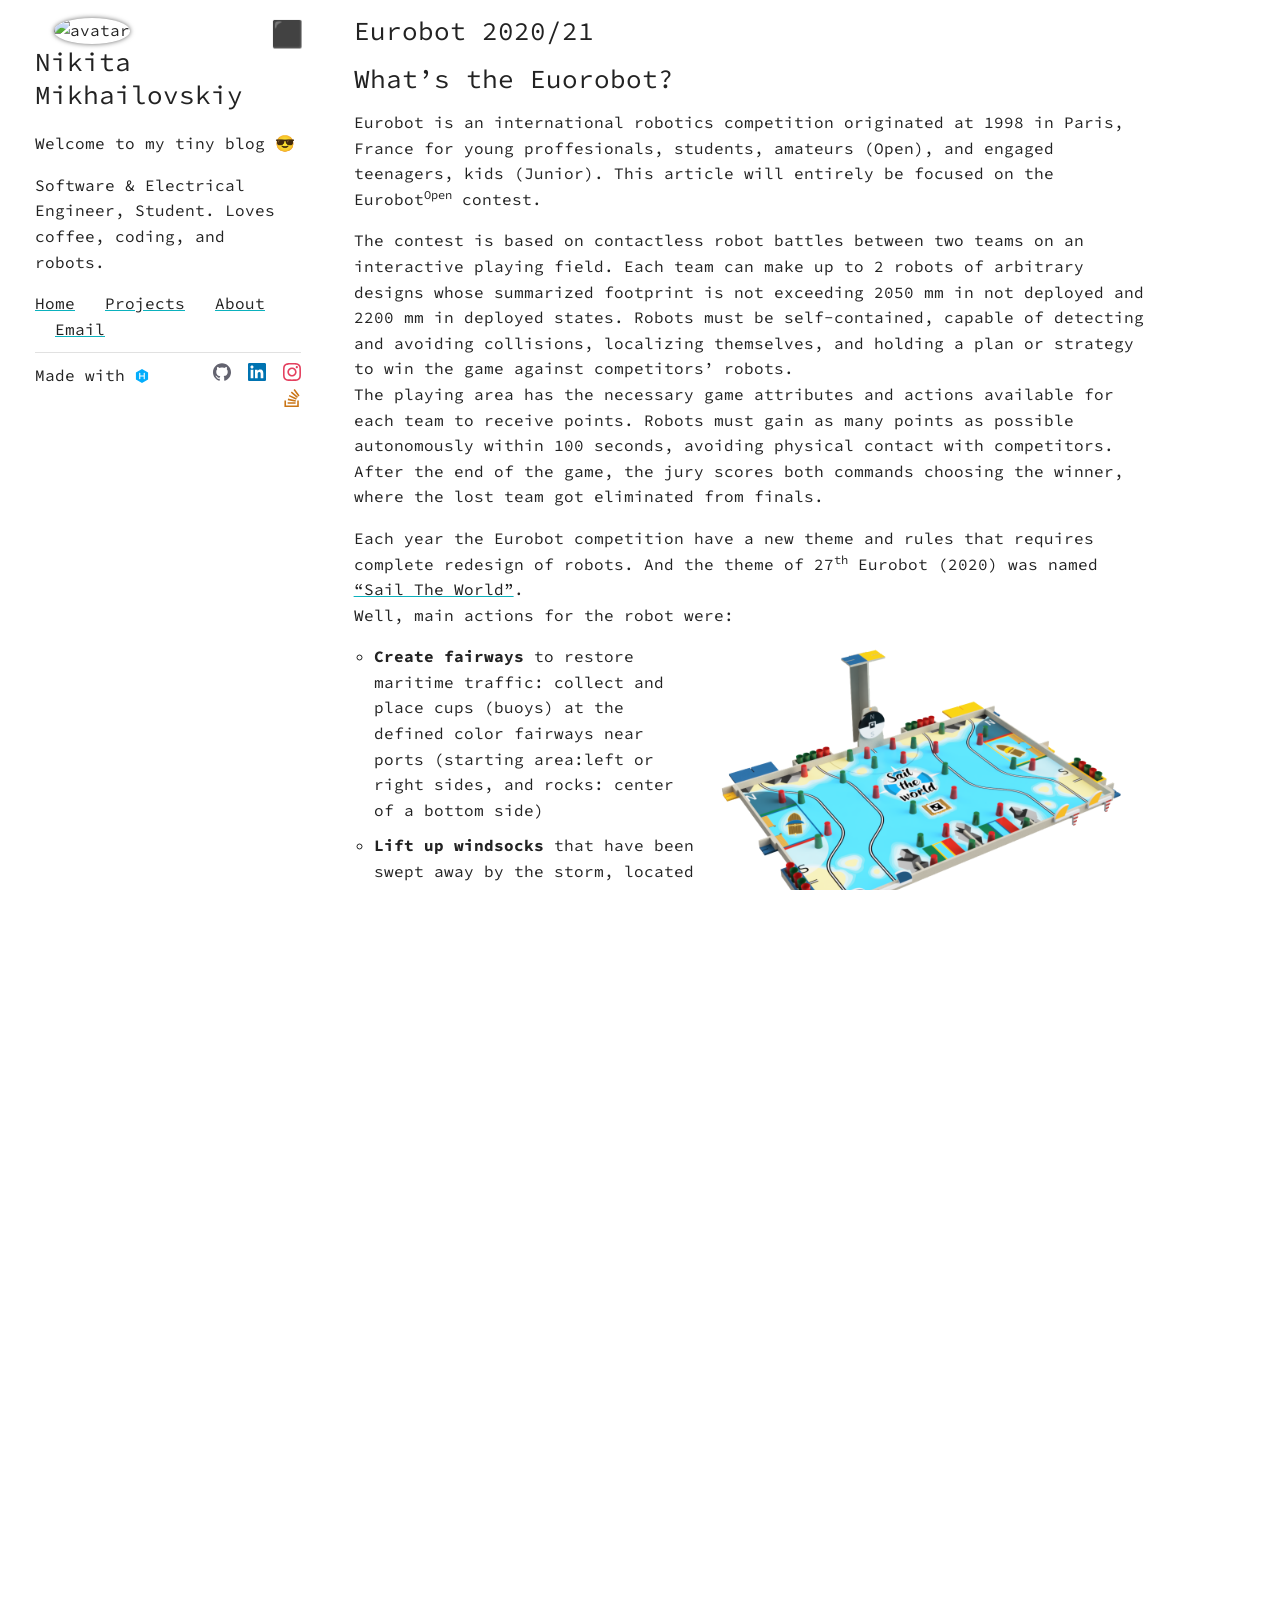
==== commit 0eb68f19: "Site updated: 2025-05-11 20:57:40" ====
--- a/projects/eurobot/index.html
+++ b/projects/eurobot/index.html
@@ -253,7 +253,10 @@
 <li><strong>Estimate our performance</strong> by scoring robots ourselves, and collect additional points for a predicted result.</li>
 </ul>
 <p>The simplified version of action scorings you may find <a href="assets/short_rules.pdf">here</a>.</p>
-<h2 id="Meet-the-team"><a href="#Meet-the-team" class="headerlink" title="Meet the team"></a>Meet the team</h2><h2 id="Contribution"><a href="#Contribution" class="headerlink" title="Contribution"></a>Contribution</h2><h3 id="Electronics"><a href="#Electronics" class="headerlink" title="Electronics"></a>Electronics</h3><h3 id="Simulation"><a href="#Simulation" class="headerlink" title="Simulation"></a>Simulation</h3><h3 id="Mentorship"><a href="#Mentorship" class="headerlink" title="Mentorship"></a>Mentorship</h3><h2 id="Results"><a href="#Results" class="headerlink" title="Results"></a>Results</h2><p>If you want to read more about our mechanics and high-level control solutions, there is an incomplete draft <a target="_blank" rel="noopener" href="https://drive.google.com/file/d/19JdHc74AwTn7QN7ouG2bPraD8G8Kvv00/view?usp=sharing">here</a>. Disclaimer: This article is stale and has an enormous amount of mistakes.</p>
+<h2 id="Meet-the-team"><a href="#Meet-the-team" class="headerlink" title="Meet the team"></a>Meet the team</h2><ul>
+<li>Stepan Perminov (group leader)</li>
+</ul>
+<h2 id="Contribution"><a href="#Contribution" class="headerlink" title="Contribution"></a>Contribution</h2><h3 id="Electronics"><a href="#Electronics" class="headerlink" title="Electronics"></a>Electronics</h3><h3 id="Simulation"><a href="#Simulation" class="headerlink" title="Simulation"></a>Simulation</h3><h3 id="Mentorship"><a href="#Mentorship" class="headerlink" title="Mentorship"></a>Mentorship</h3><h2 id="Results"><a href="#Results" class="headerlink" title="Results"></a>Results</h2><p>If you want to read more about our mechanics and high-level control solutions, there is an incomplete draft <a target="_blank" rel="noopener" href="https://drive.google.com/file/d/19JdHc74AwTn7QN7ouG2bPraD8G8Kvv00/view?usp=sharing">here</a>. Disclaimer: This article is stale and has an enormous amount of mistakes.</p>
 <h2 id="References-and-Additional-links"><a href="#References-and-Additional-links" class="headerlink" title="References and Additional links"></a>References and Additional links</h2><ul>
 <li>Eurobot:<br>  <a target="_blank" rel="noopener" href="https://www.eurobot.org/">Official website</a><br>  <a target="_blank" rel="noopener" href="https://www.skoltech.ru/en/?s=eurobot">Skoltech news about Eurobot</a></li>
 <li>Reset robot controller:<br>  <a target="_blank" rel="noopener" href="https://github.com/CityAplons/eurobot2020">Firmware STM32F4</a><br>  <a target="_blank" rel="noopener" href="https://github.com/CityAplons/stm32f0_eurobot">Firmware STM32F0</a><br>  <a href="assets/ibom.html">PCB iBOM</a><br>  <a href="assets/procurement.html">PCB Components</a></li>
